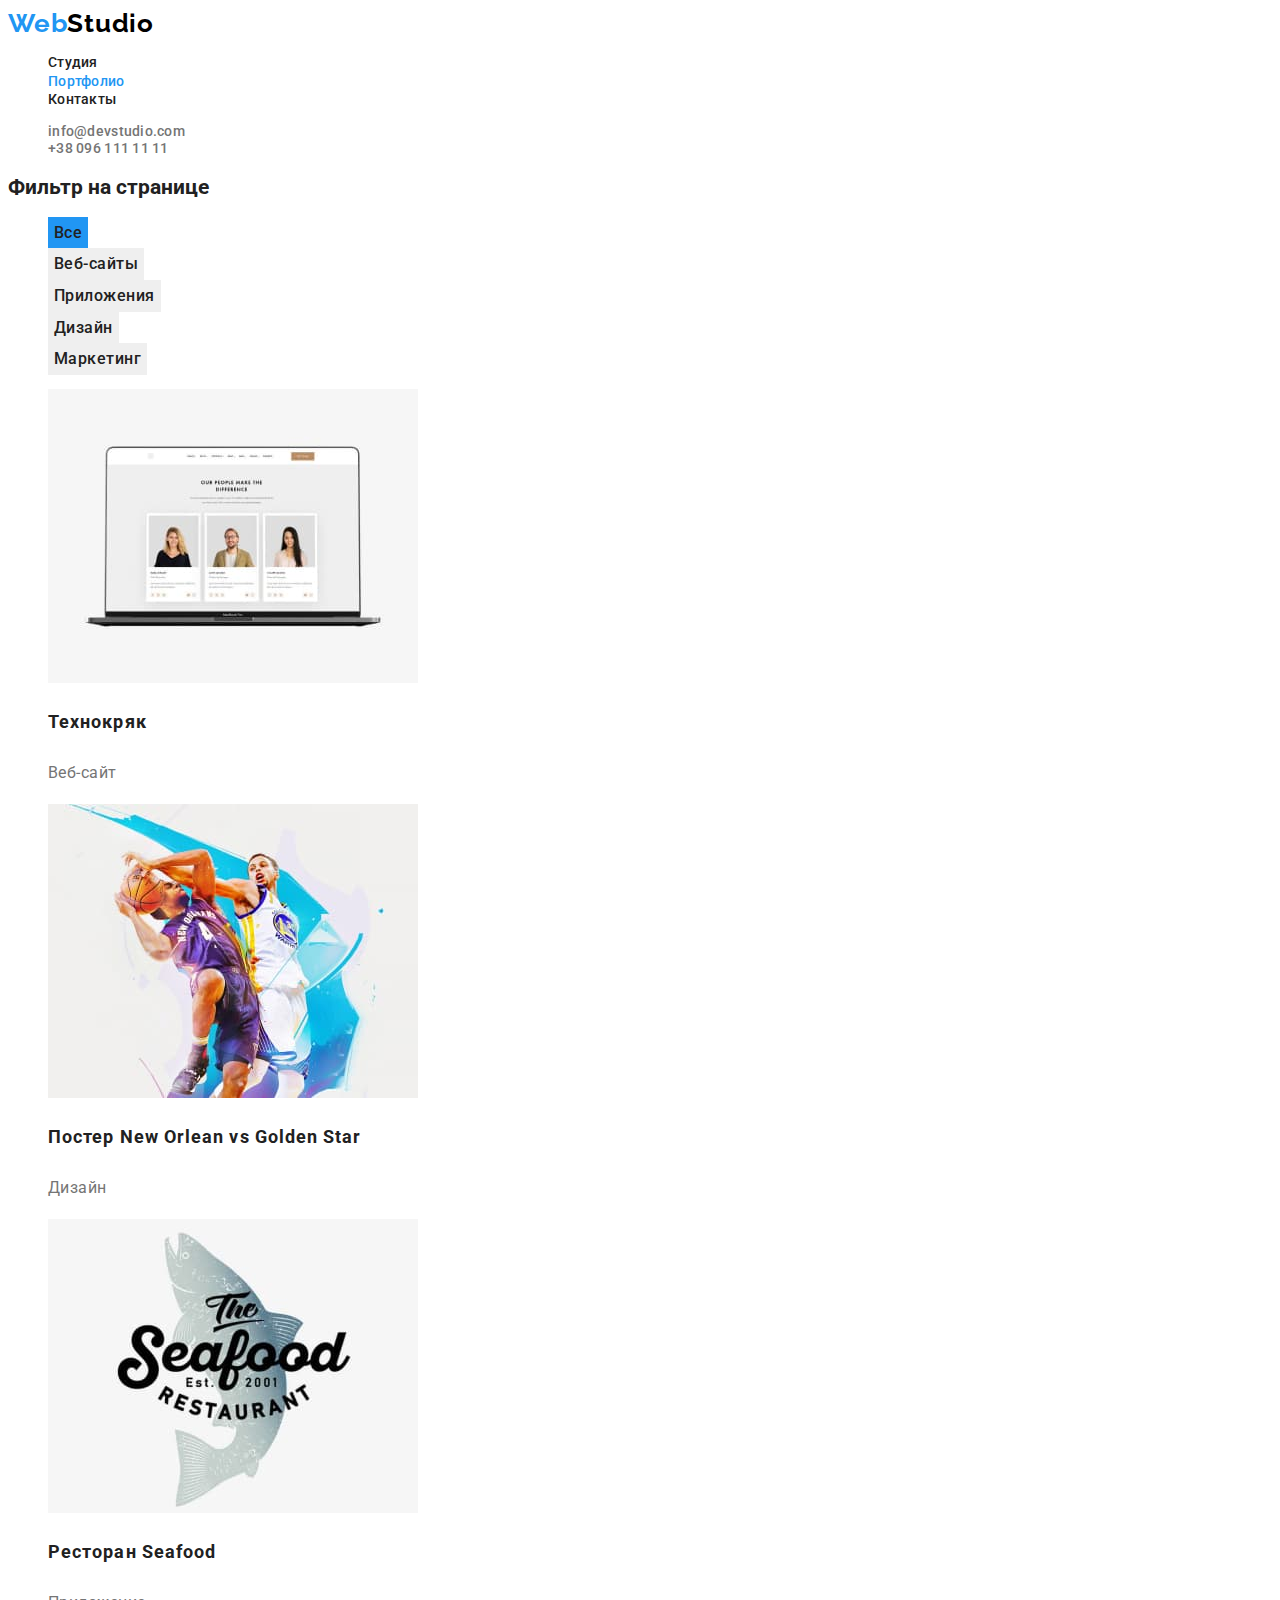
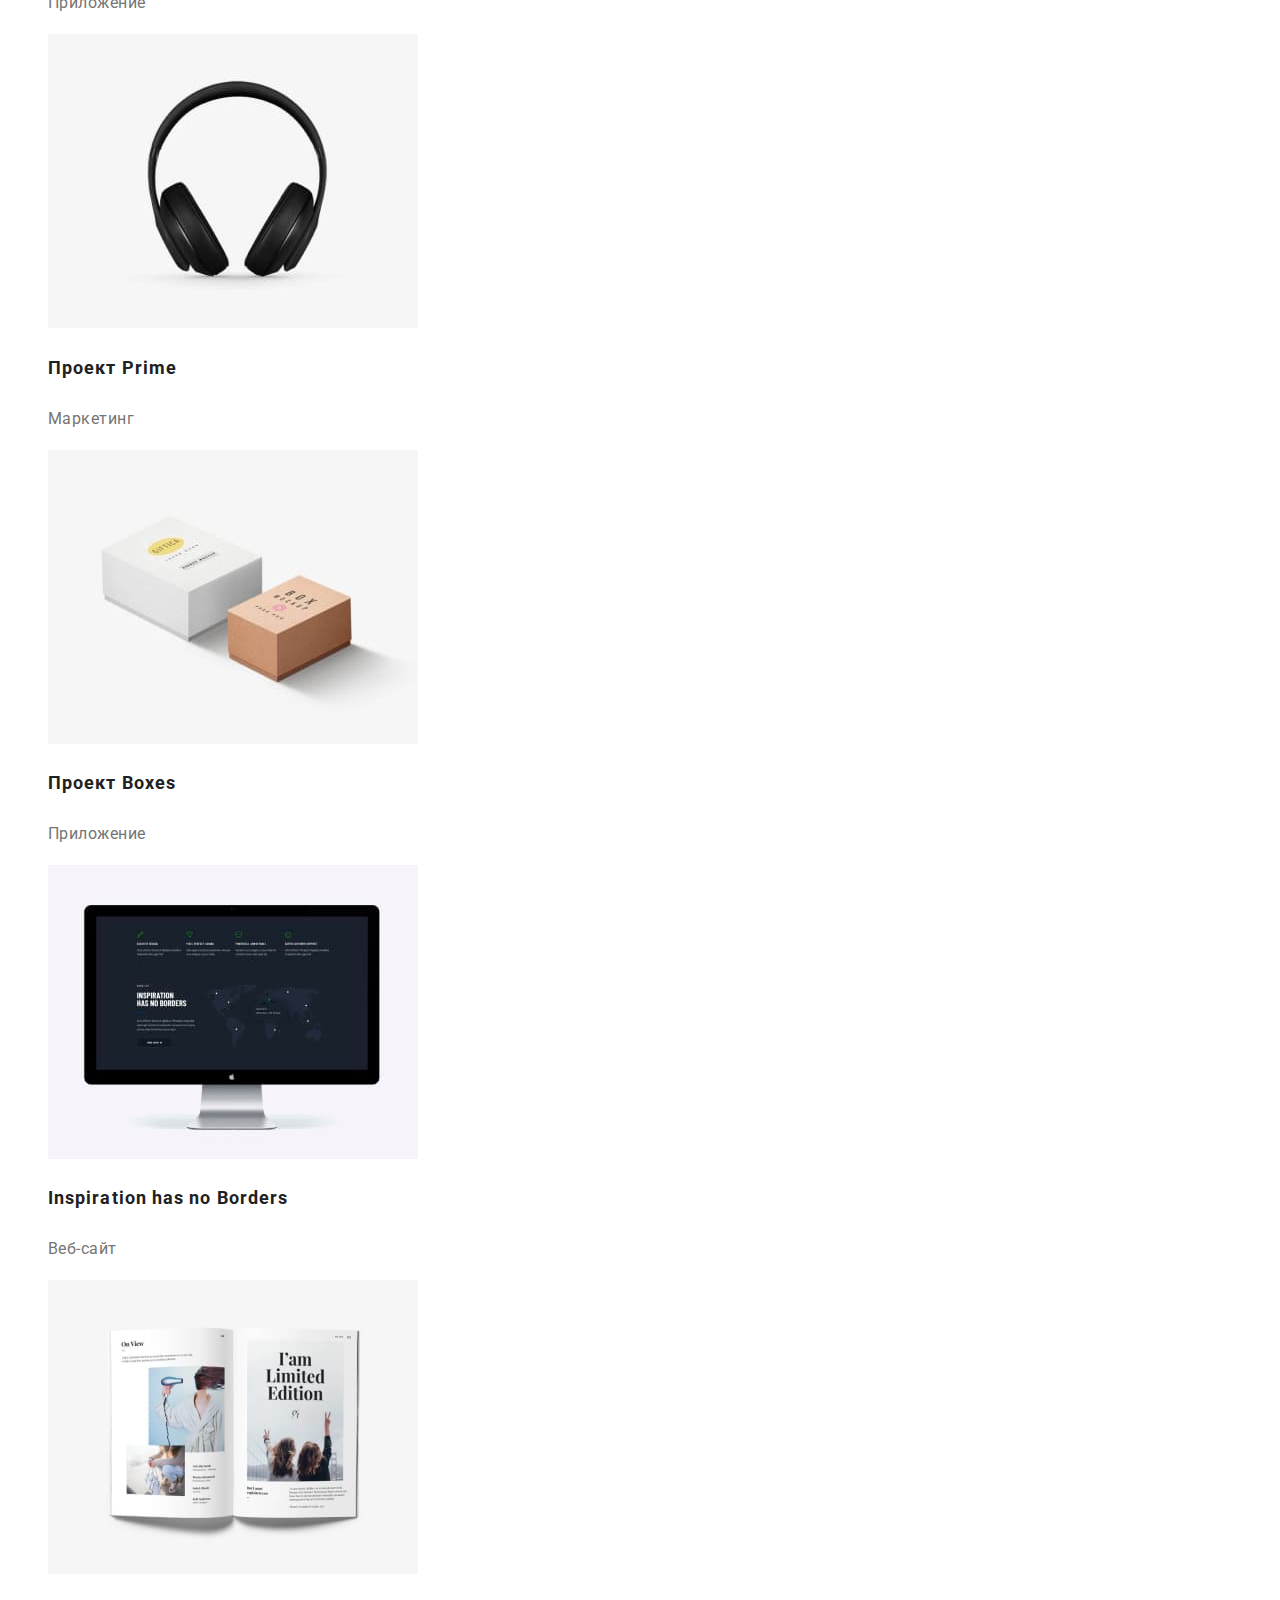
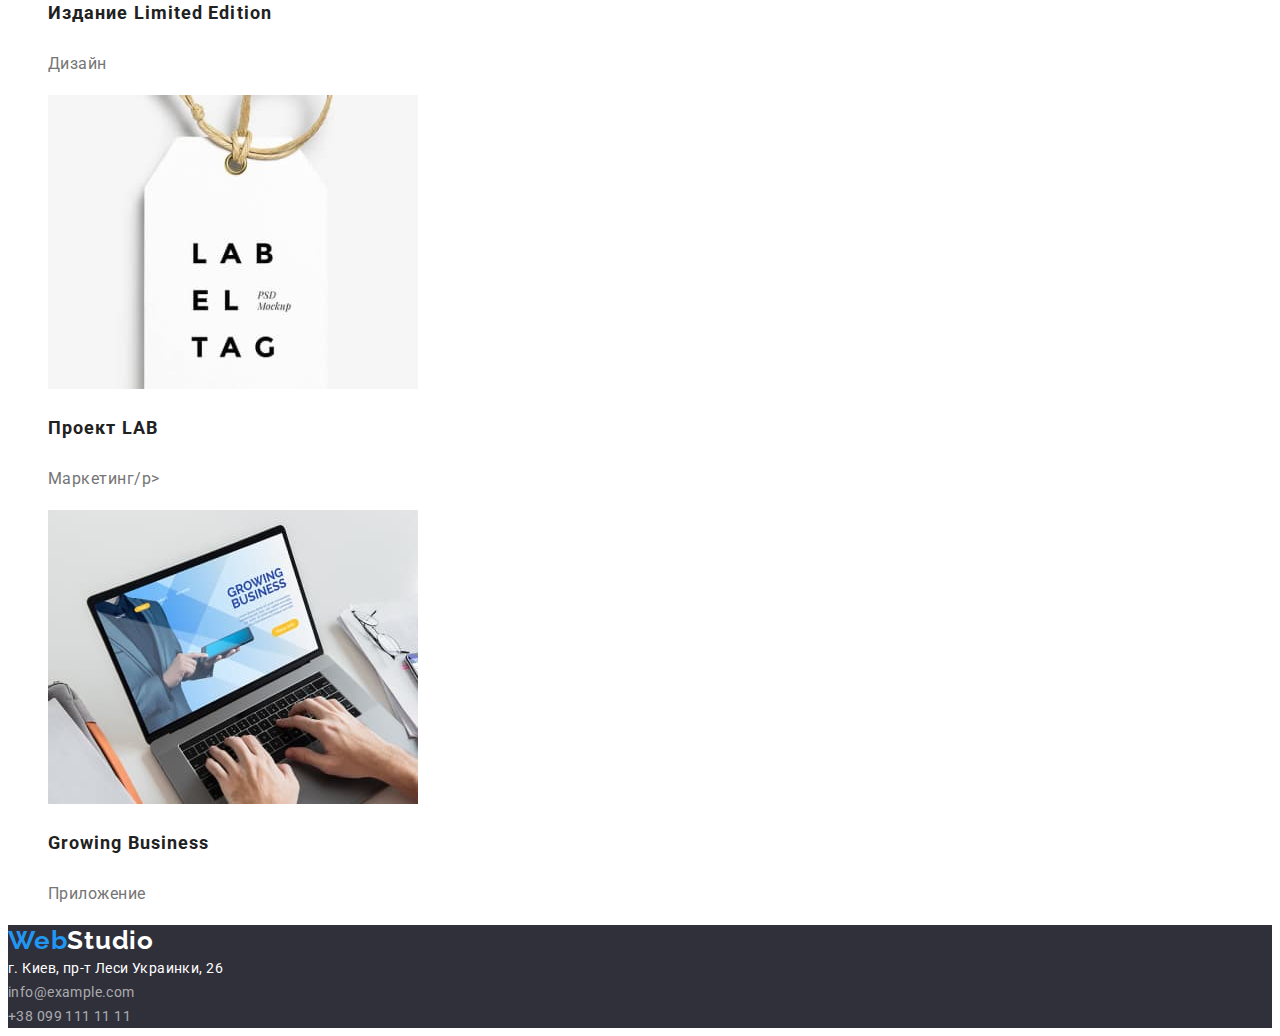
==== portfolio.html @ b89bca42 "Initial commit" ====
<!DOCTYPE html>
<html lang="ru">
  <head>
    <meta charset="UTF-8" />
    <meta http-equiv="X-UA-Compatible" content="IE=edge" />
    <meta name="viewport" content="width=device-width, initial-scale=1.0" />
    <link rel="preconnect" href="https://fonts.googleapis.com" />
    <link rel="preconnect" href="https://fonts.gstatic.com" crossorigin />
    <link
      href="https://fonts.googleapis.com/css2?family=Raleway:wght@700&family=Roboto:wght@400;500;700;900&display=swap"
      rel="stylesheet"
    />
    <link rel="stylesheet" href="./css/styles.css" />
    <title>Портфолио</title>
  </head>
  <body>
    <header class="header">
      <!--Шапка сайта-->
      <a class="logo link" href=""
        ><span>Web</span><span class="header-logo-cl">Studio</span></a
      >

      <nav class="header-nav">
        <ul class="header-list list">
          <li class="header-item">
            <a class="header-link link" href="./index.html">Студия</a>
          </li>
          <li class="header-item">
            <a
              class="header-link header-link-current link"
              href="./portfolio.html"
              >Портфолио</a
            >
          </li>
          <li class="header-item">
            <a class="header-link link" href="#contacts">Контакты</a>
          </li>
        </ul>
      </nav>

      <ul class="header-list list">
        <li class="header-item">
          <a
            class="header-mail link"
            href="mailto:info@devstudio.com"
            title="Отправить электронное письмо"
            >info@devstudio.com</a
          >
        </li>
        <li class="header-item">
          <a
            class="header-phone link"
            href="tel:++380961111111"
            title="Позвонить"
            >+38 096 111 11 11</a
          >
        </li>
      </ul>
    </header>

    <!--уникальный контент сайта-->
    <main>
      <!--Скрыть Заголовок-->
      <section class="filter">
        <h2 class="filter-title">Фильтр на странице</h2>

        <ul class="list">
          <li>
            <button
              class="filter-btn link filter-btn-current list"
              type="button"
            >
              Все
            </button>
          </li>
          <li>
            <button class="filter-btn" type="button">Веб-сайты</button>
          </li>
          <li>
            <button class="filter-btn" type="button">Приложения</button>
          </li>
          <li>
            <button class="filter-btn" type="button">Дизайн</button>
          </li>
          <li>
            <button class="filter-btn" type="button">Маркетинг</button>
          </li>
        </ul>

        <ul class="examples-list list">
          <li class="examples-item">
            <img
              class="examples-img"
              src="./images/1.jpg"
              alt="примера сайта на котором три фотографии сотрудников компании"
              width="370"
            />
            <h3 class="example-subtitle">Технокряк</h3>
            <p class="example-desc">Веб-сайт</p>
          </li>
          <li class="examples-item">
            <img
              class="examples-img"
              src="./images/2.jpg"
              alt="изображено профессиональных игроков в баскетбол"
              width="370"
            />
            <h3 class="example-subtitle" lang="en">
              Постер New Orlean vs Golden Star
            </h3>
            <p class="example-desc">Дизайн</p>
          </li>
          <li class="examples-item">
            <img
              class="examples-img"
              src="./images/3.jpg"
              alt="Логотип и название компании морского ресторана Сии фуд с изображением рыбы на заднем фоне"
              width="370"
            />
            <h3 class="example-subtitle" lang="en">Ресторан Seafood</h3>
            <p class="example-desc">Приложение</p>
          </li>
          <li class="examples-item">
            <img
              class="examples-img"
              src="./images/4.jpg"
              alt="накладные наушники"
              width="370"
            />
            <h3 class="example-subtitle" lang="en">Проект Prime</h3>
            <p class="example-desc">Маркетинг</p>
          </li>
          <li class="examples-item">
            <img
              class="examples-img"
              src="./images/5.jpg"
              alt="две маленькие коробки"
              width="370"
            />
            <h3 class="example-subtitle" lang="en">Проект Boxes</h3>
            <p class="example-desc">Приложение</p>
          </li>
          <li class="examples-item">
            <img
              class="examples-img"
              src="./images/6.jpg"
              alt="пример сайта с картой мира"
              width="370"
            />
            <h3 class="example-subtitle" lang="en">
              Inspiration has no Borders
            </h3>
            <p class="example-desc">Веб-сайт</p>
          </li>
          <li class="examples-item">
            <img
              class="examples-img"
              src="./images/7.jpg"
              alt="полный разворт журнала с текстом и фотографиями"
              width="370"
            />
            <h3 class="example-subtitle" lang="en">Издание Limited Edition</h3>
            <p class="example-desc">Дизайн</p>
          </li>
          <li class="examples-item">
            <img
              class="examples-img"
              src="./images/8.jpg"
              alt="название компании лаб в виде этикетки"
              width="370"
            />
            <h3 class="example-subtitle" lang="en">Проект LAB</h3>
            <p class="example-desc">Маркетинг/p></p>
          </li>
          <li class="examples-item">
            <img
              class="examples-img"
              src="./images/9.jpg"
              alt="пример сайта"
              width="370"
            />
            <h3 class="example-subtitle" lang="en">Growing Business</h3>
            <p class="example-desc">Приложение</p>
          </li>
        </ul>
      </section>
    </main>

    <footer class="footer">
      <a class="footer-logo link" href=""
        ><span>Web</span><span class="footer-logo-cl">Studio</span></a
      >
      <address class="footer-list">
        <a
          class="footer-link link"
          href="https://goo.gl/maps/1XbCnB5rJUPerfFG8"
          target="_blank"
          rel="noopener noreferrer"
          title="Увидеть на гугл карте"
          >г. Киев, пр-т Леси Украинки, 26</a
        ><br />
        <a
          class="footer-mail link"
          href="mailto:info@example.com"
          title="Отправить электронное письмо"
          >info@example.com</a
        >
        <br />
        <a class="footer-phone link" href="tel:++380991111111" title="Позвонить"
          >+38 099 111 11 11</a
        >
      </address>
    </footer>
  </body>
</html>
---- css/styles.css ----
:root {
    /*fonts*/
    --main-font: 'Roboto', sans-serif;
    --secondary-font: 'Raleway', sans-serif;

    /*text colors*/
    --main-txt-cl: #212121;
    --contct-txt-cl: #757575;
    --acceny-txt-cl: #2196F3;
    --white-txt-cl: #FFFFFF;
    --txt-logo-cl: #000000;

    /*bg colors*/
    --dark-bg-cl: #2F303A;
    --ligh-bg-cl: #F5F4FA;
    --btn-bg-hover-cl: #188CE8;


    /*others*/
}

body {
    font-family: var(--main-font);
    font-size: 14px;
    line-height: 1.15;
    color: var(--main-txt-cl)
}

/* reset styles */
.link {
    text-decoration: none;
    color: currentColor;
}

.list {
    list-style: none;
}

/* base styles */
.btn {
    font-weight: 700;
    font-size: 16px;
    line-height: calc(30 /12);
    /* identical to box height, or 188% */
    display: flex;
    align-items: center;
    text-align: center;
    letter-spacing: 0.06em;
    color: var(--white-txt-cl);
    cursor: pointer;
}


/* Header section */

.header-logo-cl {
    color: var(--txt-logo-cl);
}

.logo,
.footer-logo {
    font-family: var(--secondary-font);
    font-weight: 700;
    font-size: 26px;
    line-height: calc(31 / 26);
    letter-spacing: 0.03em;
    color: var(--acceny-txt-cl);
}

.header-nav,
.header-list {
    font-weight: 500;
    font-size: 14px;
    line-height: calc(16 / 14);
    letter-spacing: 0.02em;
}

.header-link,
.header-phone {
    font-weight: 500;
    font-size: 14px;
    line-height: calc(16 / 12);
    letter-spacing: 0.02em;
    color: var(--main-txt-cl);
}

.header-phone,
.header-mail {
    color: #757575;
}

.header-link:hover,
.header-link:focus,
.header-phone:hover,
.header-phone:focus,
.header-mail:hover,
.header-mail:focus {
    color: var(--acceny-txt-cl);
}

.header-link-current {
    color: var(--acceny-txt-cl);
}


/* Hero section */

.hero,
.footer {
    background-color: var(--dark-bg-cl);
}

.main-title {
    font-weight: 900;
    font-size: 44px;
    line-height: calc(60 / 44);
    /* or 136% */
    text-align: center;
    letter-spacing: 0.06em;
    text-transform: uppercase;
    color: var(--white-txt-cl);
}

.hero-btn {

    font-family: var(--main-font);
    font-weight: 700;
    font-size: 16px;
    line-height: calc(30 / 16);
    background: var(--acceny-txt-cl);
    color: var(--white-txt-cl);
    box-shadow: 0px 4px 4px rgba(0, 0, 0, 0.15);
    border-radius: 4px;
    border: none;
}

.hero-btn:hover,
.hero-btn:focus {
    background-color: var(--btn-bg-hover-cl);
}

/* peculiarities*/

.peculiarities-subtitle {
    font-weight: 700;
    font-size: 14px;
    line-height: calc(16 / 14);
    letter-spacing: 0.03em;
    text-transform: uppercase;
    color: var(--main-txt-cl);
}

.peculiarities-desc {
    font-size: 14px;
    line-height: calc(24/14);
    /* or 171% */
    letter-spacing: 0.03em;
    color: var(--contct-txt-cl);
}

/*About*/

.about-title {
    font-weight: 700;
    font-size: 36px;
    line-height: calc(42 / 36);
    text-align: center;
    letter-spacing: 0.03em;
    color: var(--main-txt-cl)
}

/* Team*/

.team {
    background-color: var(--ligh-bg-cl);
}

.team-title {
    font-weight: 700;
    font-size: 36px;
    line-height: calc(42 / 36);
    text-align: center;
    letter-spacing: 0.03em;
    color: var(--main-txt-cl)
}

.team-subtitle {
    font-weight: 500;
    font-size: 16px;
    line-height: calc(19 / 16);
    /* identical to box height */
    text-align: center;
    letter-spacing: 0.03em;
    color: var(--main-txt-cl);
}

.team-desc {
    font-size: 16px;
    line-height: calc(19 / 16);
    /* identical to box height */
    text-align: center;
    letter-spacing: 0.03em;
    color: var(--contct-txt-cl)
}


/* Footer*/

.footer-logo-cl {
    color: var(--acceny-txt-cl);
}

.footer-logo-cl {
    color: var(--white-txt-cl);
}

.footer-list {
    font-family: var(--main-font);
    font-style: normal;
    font-size: 14px;
    line-height: calc(24 / 14);
    /* or 171% */
    letter-spacing: 0.03em;
    color: rgba(255, 255, 255, 0.6);
}

.footer-link {
    color: var(--white-txt-cl);
    font-size: 14px;
    line-height: calc(24 / 14);
    /* or 171% */
    letter-spacing: 0.03em;
    color: var(--white-txt-cl);
}

/* Portfolio*/

.filter-btn:hover,
.filter-btn:focus {
    color: var(--main-txt-cl);
}

.filter-btn-current {
    background-color: var(--acceny-txt-cl);
    color: var(--white-txt-cl);
}

.filter-btn {
    cursor: pointer;
    border: none;
    font-family: 'Roboto';
    font-style: normal;
    font-weight: 500;
    font-size: 16px;
    line-height: calc(26 / 14);
    letter-spacing: 0.03em;
    color: var(--main-txt-cl);
}

.example-subtitle {
    font-weight: 700;
    font-size: 18px;
    line-height: calc(36 / 18);
    letter-spacing: 0.06em;
    color: var(--main-txt-cl);
}

.example-desc {
    font-size: 16px;
    line-height: calc(30 / 16);
    /* identical to box height, or 188% */
    letter-spacing: 0.03em;
    color: var(--contct-txt-cl);
}
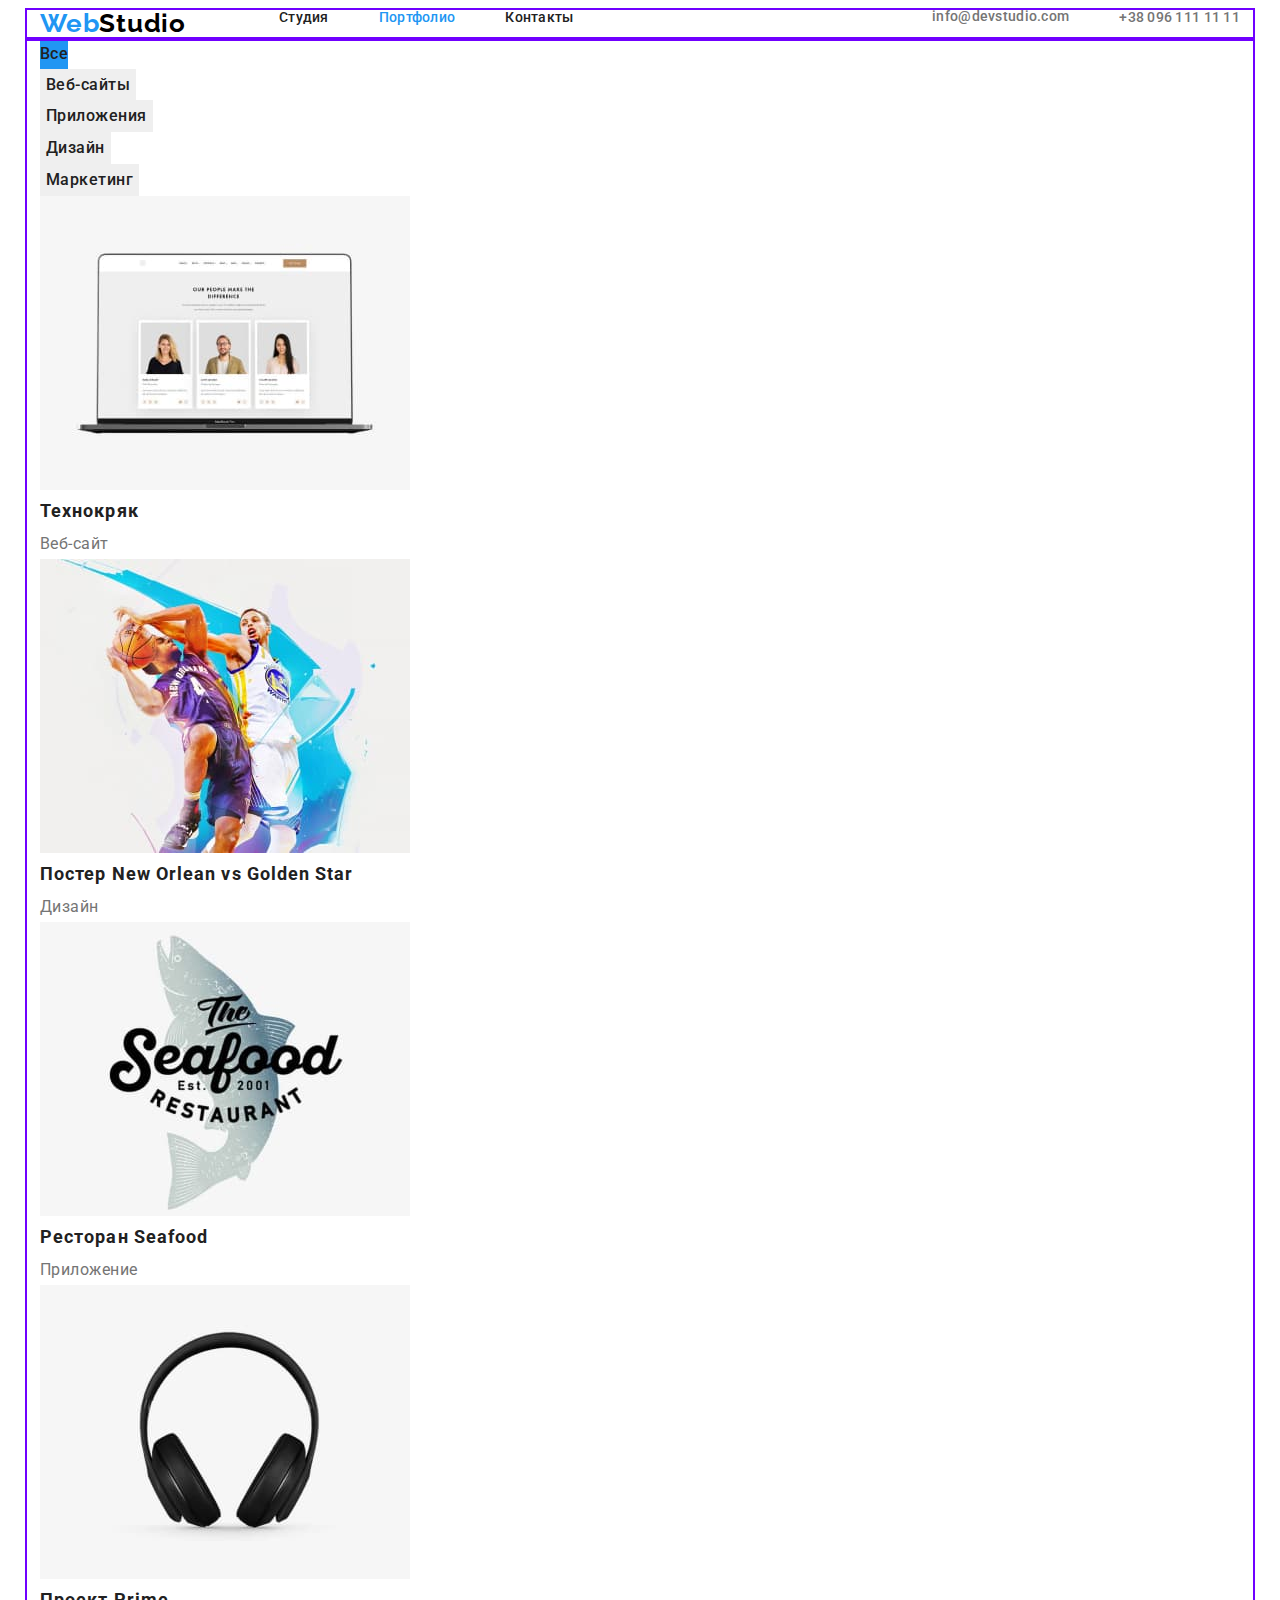
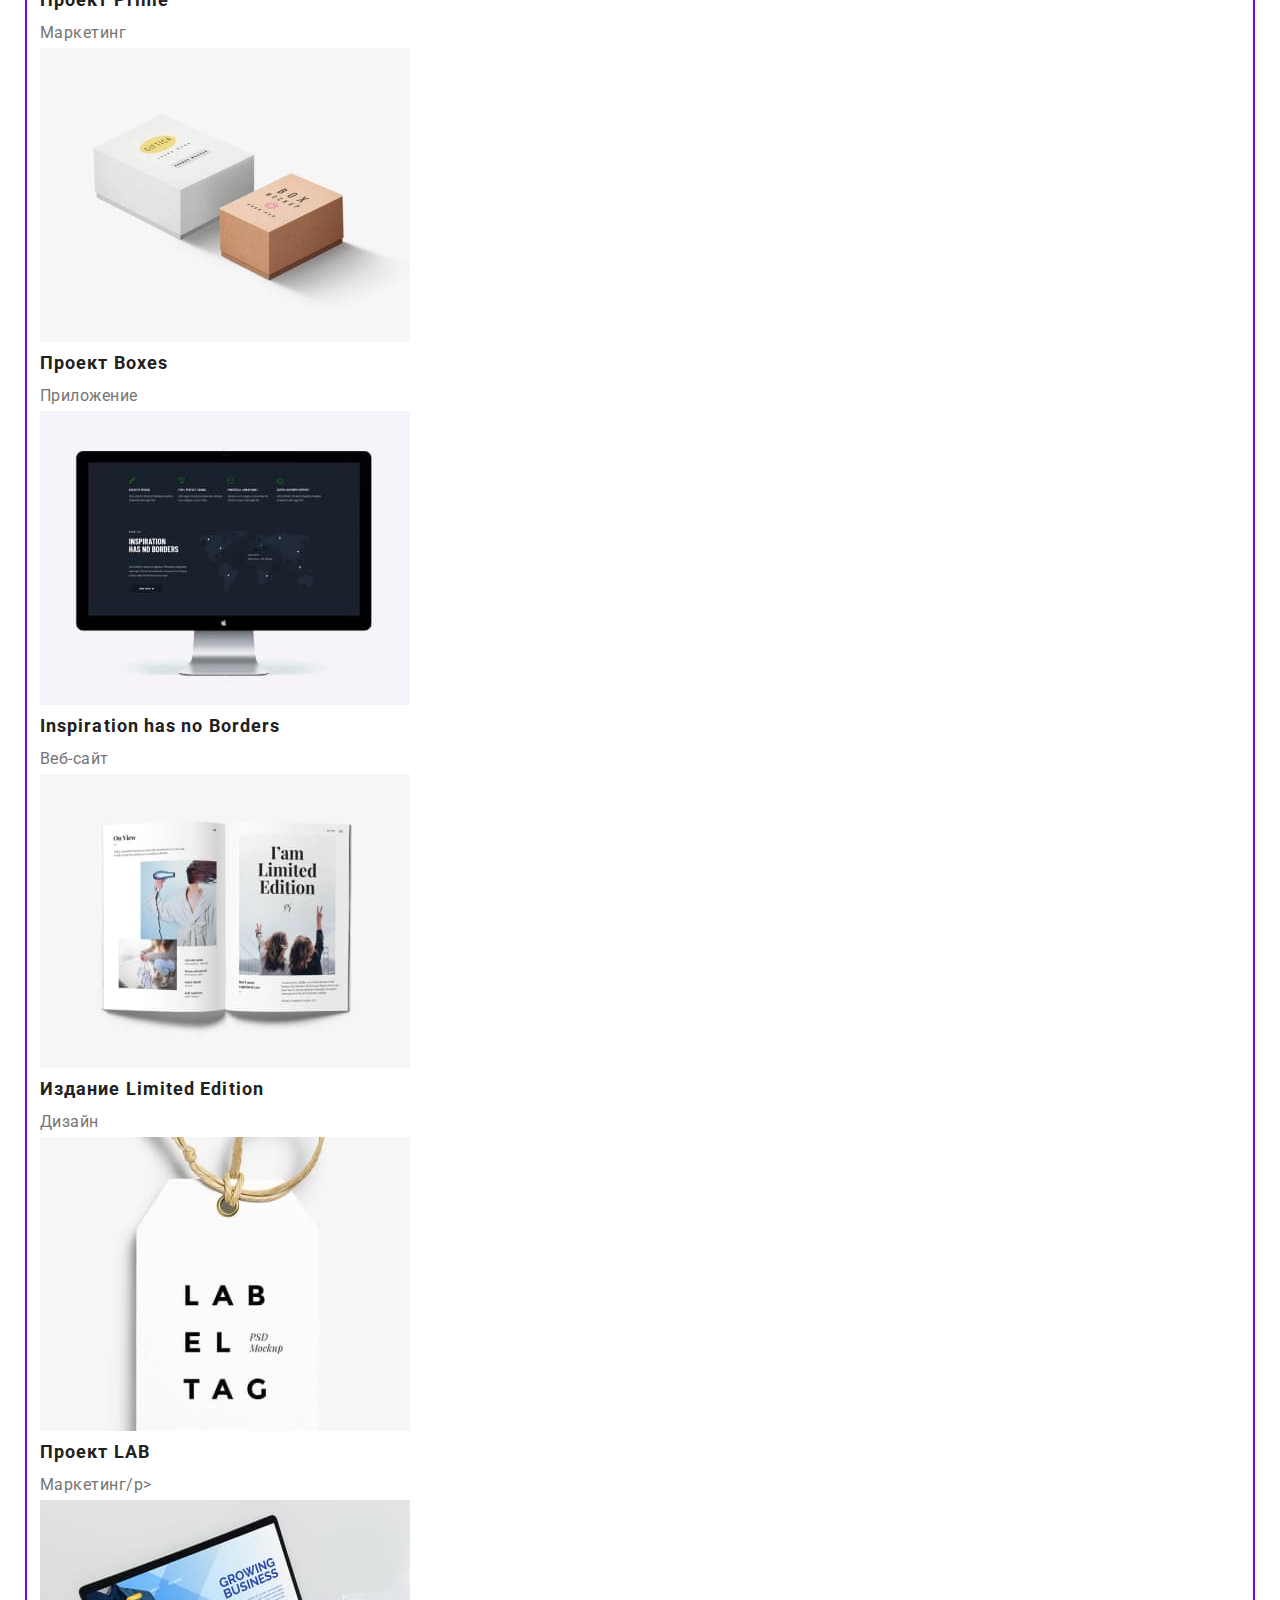
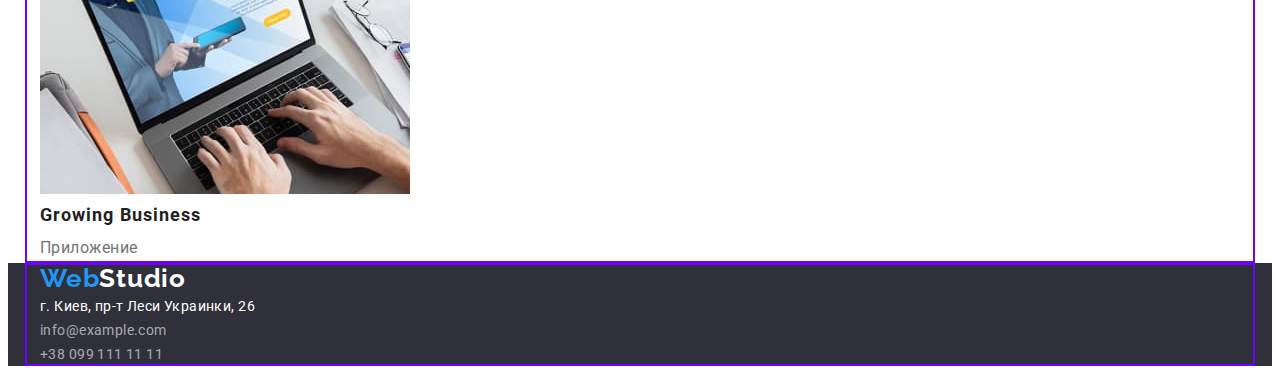
==== commit 8bc19d3b: "Правки в css, html" ====
--- a/portfolio.html
+++ b/portfolio.html
@@ -4,6 +4,8 @@
     <meta charset="UTF-8" />
     <meta http-equiv="X-UA-Compatible" content="IE=edge" />
     <meta name="viewport" content="width=device-width, initial-scale=1.0" />
+
+    <!--Fonts start-->
     <link rel="preconnect" href="https://fonts.googleapis.com" />
     <link rel="preconnect" href="https://fonts.gstatic.com" crossorigin />
     <link
@@ -11,205 +13,228 @@
       rel="stylesheet"
     />
     <link rel="stylesheet" href="./css/styles.css" />
+    <!--Fonts end-->
+
+    <!--Normalize start-->
+    <link
+      rel="stylesheet"
+      href="https://cdnjs.cloudflare.com/ajax/libs/modern-normalize/1.1.0/modern-normalize.min.css"
+      integrity="sha512-wpPYUAdjBVSE4KJnH1VR1HeZfpl1ub8YT/NKx4PuQ5NmX2tKuGu6U/JRp5y+Y8XG2tV+wKQpNHVUX03MfMFn9Q=="
+      crossorigin="anonymous"
+      referrerpolicy="no-referrer"
+    />
+    <!--Normalize end-->
+
     <title>Портфолио</title>
   </head>
   <body>
     <header class="header">
-      <!--Шапка сайта-->
-      <a class="logo link" href=""
-        ><span>Web</span><span class="header-logo-cl">Studio</span></a
-      >
-
-      <nav class="header-nav">
-        <ul class="header-list list">
-          <li class="header-item">
-            <a class="header-link link" href="./index.html">Студия</a>
-          </li>
-          <li class="header-item">
+      <div class="container header-container">
+        <!--Шапка сайта-->
+        <a class="logo link" href=""
+          ><span>Web</span><span class="header-logo-cl">Studio</span></a
+        >
+
+        <nav class="header-nav">
+          <ul class="header-list list">
+            <li class="header-item">
+              <a class="header-link link" href="./index.html">Студия</a>
+            </li>
+            <li class="header-item">
+              <a
+                class="header-link header-link-current link"
+                href="./portfolio.html"
+                >Портфолио</a
+              >
+            </li>
+            <li class="header-item">
+              <a class="header-link link" href="#contacts">Контакты</a>
+            </li>
+          </ul>
+        </nav>
+
+        <ul class="header-cont-list list">
+          <li class="header-cont-item">
             <a
-              class="header-link header-link-current link"
-              href="./portfolio.html"
-              >Портфолио</a
+              class="header-mail link"
+              href="mailto:info@devstudio.com"
+              title="Отправить электронное письмо"
+              >info@devstudio.com</a
             >
           </li>
-          <li class="header-item">
-            <a class="header-link link" href="#contacts">Контакты</a>
+          <li class="header-cont-item">
+            <a
+              class="header-phone link"
+              href="tel:++380961111111"
+              title="Позвонить"
+              >+38 096 111 11 11</a
+            >
           </li>
         </ul>
-      </nav>
-
-      <ul class="header-list list">
-        <li class="header-item">
-          <a
-            class="header-mail link"
-            href="mailto:info@devstudio.com"
-            title="Отправить электронное письмо"
-            >info@devstudio.com</a
-          >
-        </li>
-        <li class="header-item">
-          <a
-            class="header-phone link"
-            href="tel:++380961111111"
-            title="Позвонить"
-            >+38 096 111 11 11</a
-          >
-        </li>
-      </ul>
+      </div>
     </header>
 
     <!--уникальный контент сайта-->
     <main>
       <!--Скрыть Заголовок-->
       <section class="filter">
-        <h2 class="filter-title">Фильтр на странице</h2>
-
-        <ul class="list">
-          <li>
-            <button
-              class="filter-btn link filter-btn-current list"
-              type="button"
-            >
-              Все
-            </button>
-          </li>
-          <li>
-            <button class="filter-btn" type="button">Веб-сайты</button>
-          </li>
-          <li>
-            <button class="filter-btn" type="button">Приложения</button>
-          </li>
-          <li>
-            <button class="filter-btn" type="button">Дизайн</button>
-          </li>
-          <li>
-            <button class="filter-btn" type="button">Маркетинг</button>
-          </li>
-        </ul>
-
-        <ul class="examples-list list">
-          <li class="examples-item">
-            <img
-              class="examples-img"
-              src="./images/1.jpg"
-              alt="примера сайта на котором три фотографии сотрудников компании"
-              width="370"
-            />
-            <h3 class="example-subtitle">Технокряк</h3>
-            <p class="example-desc">Веб-сайт</p>
-          </li>
-          <li class="examples-item">
-            <img
-              class="examples-img"
-              src="./images/2.jpg"
-              alt="изображено профессиональных игроков в баскетбол"
-              width="370"
-            />
-            <h3 class="example-subtitle" lang="en">
-              Постер New Orlean vs Golden Star
-            </h3>
-            <p class="example-desc">Дизайн</p>
-          </li>
-          <li class="examples-item">
-            <img
-              class="examples-img"
-              src="./images/3.jpg"
-              alt="Логотип и название компании морского ресторана Сии фуд с изображением рыбы на заднем фоне"
-              width="370"
-            />
-            <h3 class="example-subtitle" lang="en">Ресторан Seafood</h3>
-            <p class="example-desc">Приложение</p>
-          </li>
-          <li class="examples-item">
-            <img
-              class="examples-img"
-              src="./images/4.jpg"
-              alt="накладные наушники"
-              width="370"
-            />
-            <h3 class="example-subtitle" lang="en">Проект Prime</h3>
-            <p class="example-desc">Маркетинг</p>
-          </li>
-          <li class="examples-item">
-            <img
-              class="examples-img"
-              src="./images/5.jpg"
-              alt="две маленькие коробки"
-              width="370"
-            />
-            <h3 class="example-subtitle" lang="en">Проект Boxes</h3>
-            <p class="example-desc">Приложение</p>
-          </li>
-          <li class="examples-item">
-            <img
-              class="examples-img"
-              src="./images/6.jpg"
-              alt="пример сайта с картой мира"
-              width="370"
-            />
-            <h3 class="example-subtitle" lang="en">
-              Inspiration has no Borders
-            </h3>
-            <p class="example-desc">Веб-сайт</p>
-          </li>
-          <li class="examples-item">
-            <img
-              class="examples-img"
-              src="./images/7.jpg"
-              alt="полный разворт журнала с текстом и фотографиями"
-              width="370"
-            />
-            <h3 class="example-subtitle" lang="en">Издание Limited Edition</h3>
-            <p class="example-desc">Дизайн</p>
-          </li>
-          <li class="examples-item">
-            <img
-              class="examples-img"
-              src="./images/8.jpg"
-              alt="название компании лаб в виде этикетки"
-              width="370"
-            />
-            <h3 class="example-subtitle" lang="en">Проект LAB</h3>
-            <p class="example-desc">Маркетинг/p></p>
-          </li>
-          <li class="examples-item">
-            <img
-              class="examples-img"
-              src="./images/9.jpg"
-              alt="пример сайта"
-              width="370"
-            />
-            <h3 class="example-subtitle" lang="en">Growing Business</h3>
-            <p class="example-desc">Приложение</p>
-          </li>
-        </ul>
+        <div class="container">
+          <h2 class="filter-title visually-hidden">Фильтр на странице</h2>
+
+          <ul class="list">
+            <li>
+              <button
+                class="filter-btn link filter-btn-current list"
+                type="button"
+              >
+                Все
+              </button>
+            </li>
+            <li>
+              <button class="filter-btn" type="button">Веб-сайты</button>
+            </li>
+            <li>
+              <button class="filter-btn" type="button">Приложения</button>
+            </li>
+            <li>
+              <button class="filter-btn" type="button">Дизайн</button>
+            </li>
+            <li>
+              <button class="filter-btn" type="button">Маркетинг</button>
+            </li>
+          </ul>
+
+          <ul class="examples-list list">
+            <li class="examples-item">
+              <img
+                class="examples-img"
+                src="./images/1.jpg"
+                alt="примера сайта на котором три фотографии сотрудников компании"
+                width="370"
+              />
+              <h3 class="example-subtitle">Технокряк</h3>
+              <p class="example-desc">Веб-сайт</p>
+            </li>
+            <li class="examples-item">
+              <img
+                class="examples-img"
+                src="./images/2.jpg"
+                alt="изображено профессиональных игроков в баскетбол"
+                width="370"
+              />
+              <h3 class="example-subtitle" lang="en">
+                Постер New Orlean vs Golden Star
+              </h3>
+              <p class="example-desc">Дизайн</p>
+            </li>
+            <li class="examples-item">
+              <img
+                class="examples-img"
+                src="./images/3.jpg"
+                alt="Логотип и название компании морского ресторана Сии фуд с изображением рыбы на заднем фоне"
+                width="370"
+              />
+              <h3 class="example-subtitle" lang="en">Ресторан Seafood</h3>
+              <p class="example-desc">Приложение</p>
+            </li>
+            <li class="examples-item">
+              <img
+                class="examples-img"
+                src="./images/4.jpg"
+                alt="накладные наушники"
+                width="370"
+              />
+              <h3 class="example-subtitle" lang="en">Проект Prime</h3>
+              <p class="example-desc">Маркетинг</p>
+            </li>
+            <li class="examples-item">
+              <img
+                class="examples-img"
+                src="./images/5.jpg"
+                alt="две маленькие коробки"
+                width="370"
+              />
+              <h3 class="example-subtitle" lang="en">Проект Boxes</h3>
+              <p class="example-desc">Приложение</p>
+            </li>
+            <li class="examples-item">
+              <img
+                class="examples-img"
+                src="./images/6.jpg"
+                alt="пример сайта с картой мира"
+                width="370"
+              />
+              <h3 class="example-subtitle" lang="en">
+                Inspiration has no Borders
+              </h3>
+              <p class="example-desc">Веб-сайт</p>
+            </li>
+            <li class="examples-item">
+              <img
+                class="examples-img"
+                src="./images/7.jpg"
+                alt="полный разворт журнала с текстом и фотографиями"
+                width="370"
+              />
+              <h3 class="example-subtitle" lang="en">
+                Издание Limited Edition
+              </h3>
+              <p class="example-desc">Дизайн</p>
+            </li>
+            <li class="examples-item">
+              <img
+                class="examples-img"
+                src="./images/8.jpg"
+                alt="название компании лаб в виде этикетки"
+                width="370"
+              />
+              <h3 class="example-subtitle" lang="en">Проект LAB</h3>
+              <p class="example-desc">Маркетинг/p></p>
+            </li>
+            <li class="examples-item">
+              <img
+                class="examples-img"
+                src="./images/9.jpg"
+                alt="пример сайта"
+                width="370"
+              />
+              <h3 class="example-subtitle" lang="en">Growing Business</h3>
+              <p class="example-desc">Приложение</p>
+            </li>
+          </ul>
+        </div>
       </section>
     </main>
 
     <footer class="footer">
-      <a class="footer-logo link" href=""
-        ><span>Web</span><span class="footer-logo-cl">Studio</span></a
-      >
-      <address class="footer-list">
-        <a
-          class="footer-link link"
-          href="https://goo.gl/maps/1XbCnB5rJUPerfFG8"
-          target="_blank"
-          rel="noopener noreferrer"
-          title="Увидеть на гугл карте"
-          >г. Киев, пр-т Леси Украинки, 26</a
-        ><br />
-        <a
-          class="footer-mail link"
-          href="mailto:info@example.com"
-          title="Отправить электронное письмо"
-          >info@example.com</a
+      <div class="container">
+        <a class="footer-logo link" href=""
+          ><span>Web</span><span class="footer-logo-cl">Studio</span></a
         >
-        <br />
-        <a class="footer-phone link" href="tel:++380991111111" title="Позвонить"
-          >+38 099 111 11 11</a
-        >
-      </address>
+        <address class="footer-list">
+          <a
+            class="footer-link link"
+            href="https://goo.gl/maps/1XbCnB5rJUPerfFG8"
+            target="_blank"
+            rel="noopener noreferrer"
+            title="Увидеть на гугл карте"
+            >г. Киев, пр-т Леси Украинки, 26</a
+          ><br />
+          <a
+            class="footer-mail link"
+            href="mailto:info@example.com"
+            title="Отправить электронное письмо"
+            >info@example.com</a
+          >
+          <br />
+          <a
+            class="footer-phone link"
+            href="tel:++380991111111"
+            title="Позвонить"
+            >+38 099 111 11 11</a
+          >
+        </address>
+      </div>
     </footer>
   </body>
 </html>
--- a/css/styles.css
+++ b/css/styles.css
@@ -17,6 +17,7 @@
 
 
     /*others*/
+    --columns-cl: #7000FF;
 }
 
 body {
@@ -27,6 +28,16 @@
 }
 
 /* reset styles */
+h1,
+h2,
+h3,
+h4,
+h5,
+h6,
+p {
+    margin: 0;
+}
+
 .link {
     text-decoration: none;
     color: currentColor;
@@ -34,9 +45,24 @@
 
 .list {
     list-style: none;
+    padding: 0;
+    margin: 0;
 }
 
 /* base styles */
+
+.container {
+    width: 1200px;
+    padding-left: 15px;
+    padding-right: 15px;
+    margin-left: auto;
+    margin-right: auto;
+
+    outline: 2px solid #7000FF;
+    outline-offset: -2px;
+}
+
+
 .btn {
     font-weight: 700;
     font-size: 16px;
@@ -53,6 +79,27 @@
 
 /* Header section */
 
+.header-container {
+    display: flex;
+}
+
+.logo {
+    margin-right: 93px;
+}
+
+.header-nav {
+    margin-right: auto;
+}
+
+.header-list,
+.header-cont-list {
+    display: flex;
+}
+
+.header-item {
+    margin-right: 50px;
+}
+
 .header-logo-cl {
     color: var(--txt-logo-cl);
 }
@@ -68,7 +115,8 @@
 }
 
 .header-nav,
-.header-list {
+.header-list,
+.header-cont-list {
     font-weight: 500;
     font-size: 14px;
     line-height: calc(16 / 14);
@@ -87,6 +135,10 @@
 .header-phone,
 .header-mail {
     color: #757575;
+}
+
+.header-mail {
+    margin-right: 50px;
 }
 
 .header-link:hover,
@@ -271,4 +323,17 @@
     /* identical to box height, or 188% */
     letter-spacing: 0.03em;
     color: var(--contct-txt-cl);
+}
+
+.visually-hidden {
+    position: absolute;
+    white-space: nowrap;
+    width: 1px;
+    height: 1px;
+    overflow: hidden;
+    border: 0;
+    padding: 0;
+    clip: rect(0 0 0 0);
+    clip-path: inset(50%);
+    margin: -1px;
 }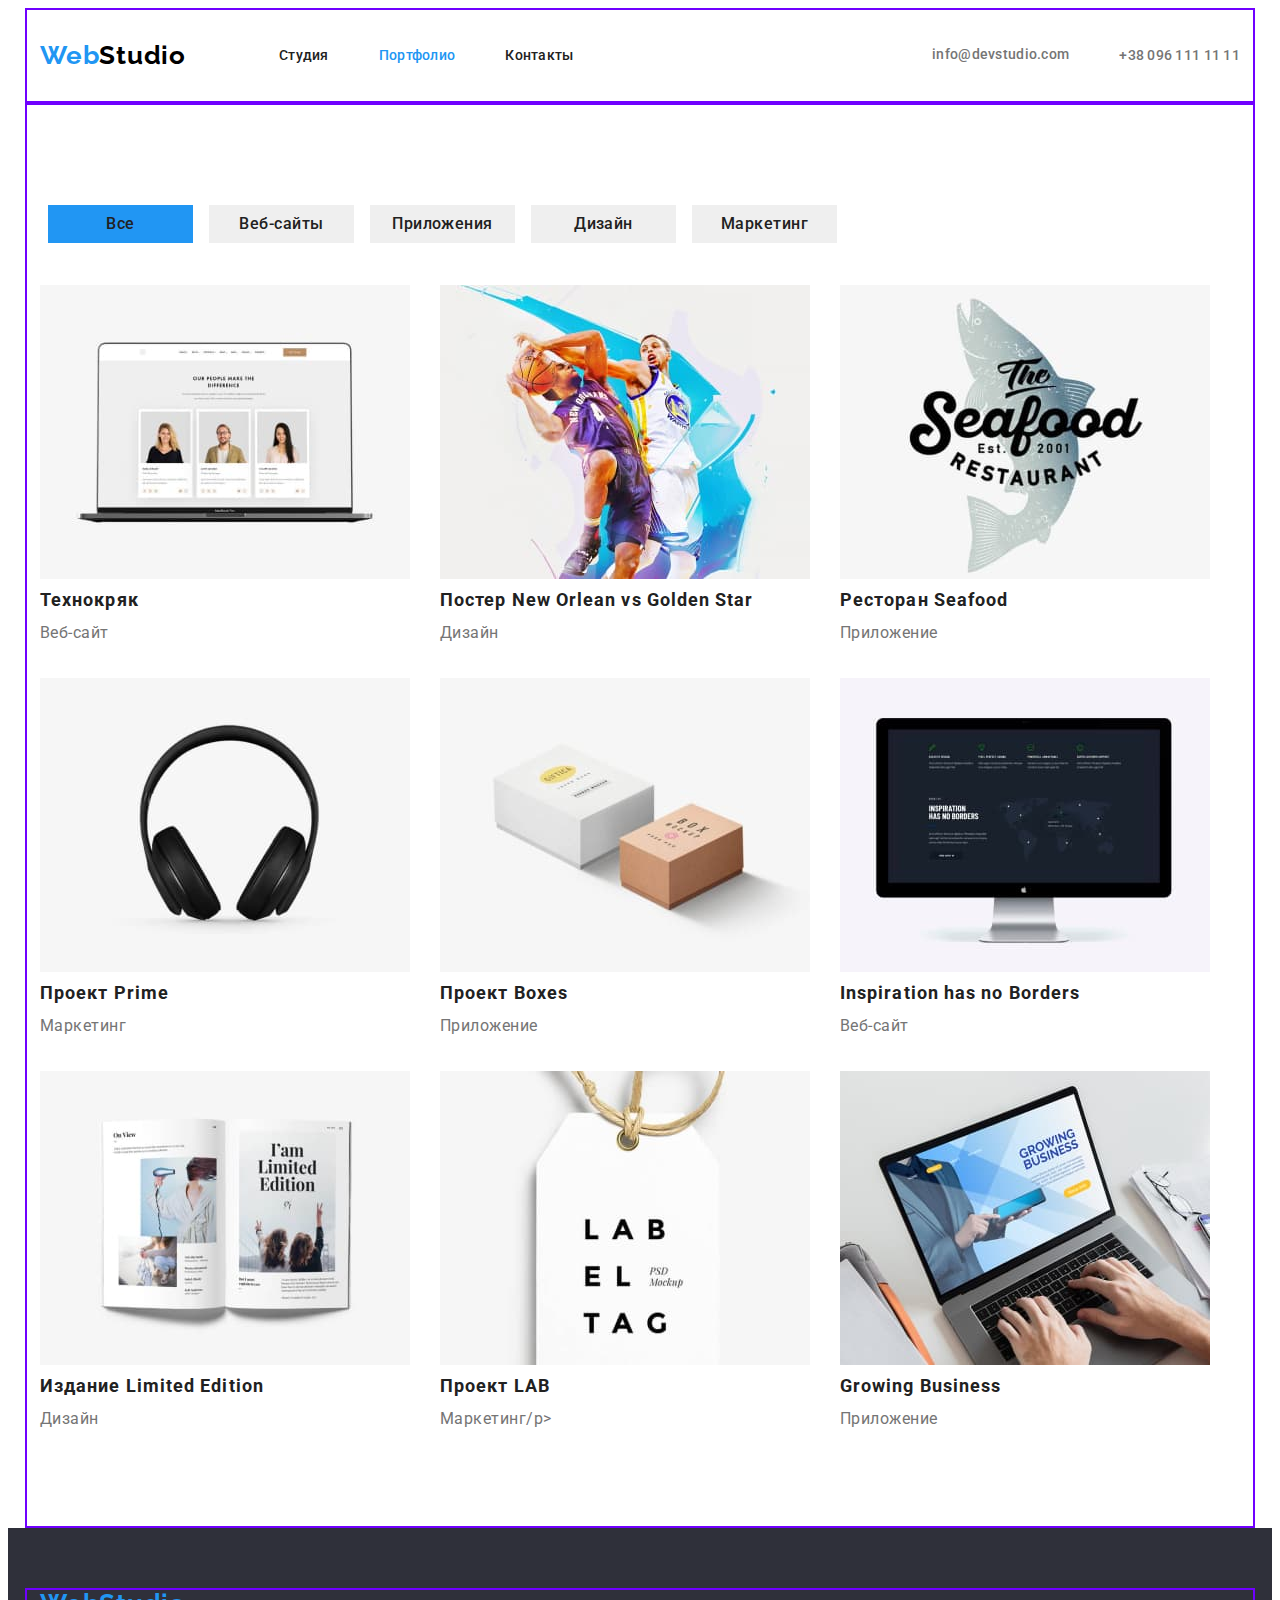
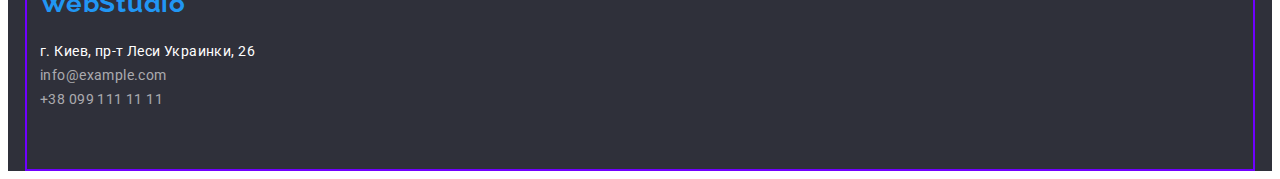
==== commit ec5dc366: "Готово" ====
--- a/portfolio.html
+++ b/portfolio.html
@@ -81,7 +81,7 @@
         <div class="container">
           <h2 class="filter-title visually-hidden">Фильтр на странице</h2>
 
-          <ul class="list">
+          <ul class="filter-list list">
             <li>
               <button
                 class="filter-btn link filter-btn-current list"
--- a/css/styles.css
+++ b/css/styles.css
@@ -14,10 +14,12 @@
     --dark-bg-cl: #2F303A;
     --ligh-bg-cl: #F5F4FA;
     --btn-bg-hover-cl: #188CE8;
-
+    --card-bg: #EEEEEE;
 
     /*others*/
     --columns-cl: #7000FF;
+    --cards-cl: #FFFFFF;
+
 }
 
 body {
@@ -34,7 +36,8 @@
 h4,
 h5,
 h6,
-p {
+p,
+ul {
     margin: 0;
 }
 
@@ -79,8 +82,16 @@
 
 /* Header section */
 
+/* .header {
+    padding-top: 32px;
+    padding-bottom: 32px;
+} */
+
 .header-container {
     display: flex;
+    align-items: center;
+    padding-top: 32px;
+    padding-bottom: 32px;
 }
 
 .logo {
@@ -94,10 +105,8 @@
 .header-list,
 .header-cont-list {
     display: flex;
-}
-
-.header-item {
-    margin-right: 50px;
+    gap: 50px;
+
 }
 
 .header-logo-cl {
@@ -125,6 +134,8 @@
 
 .header-link,
 .header-phone {
+    padding-top: 32px;
+    padding-bottom: 32px;
     font-weight: 500;
     font-size: 14px;
     line-height: calc(16 / 12);
@@ -135,10 +146,17 @@
 .header-phone,
 .header-mail {
     color: #757575;
-}
+    padding-top: 32;
+    padding-bottom: 32px;
+}
+
 
 .header-mail {
     margin-right: 50px;
+}
+
+.header-mail:last-child {
+    margin-right: 0px;
 }
 
 .header-link:hover,
@@ -157,10 +175,15 @@
 
 /* Hero section */
 
+.hero-container {
+    height: 452px;
+}
+
 .hero,
 .footer {
     background-color: var(--dark-bg-cl);
 }
+
 
 .main-title {
     font-weight: 900;
@@ -171,10 +194,12 @@
     letter-spacing: 0.06em;
     text-transform: uppercase;
     color: var(--white-txt-cl);
+    padding-top: 200px;
 }
 
 .hero-btn {
-
+    min-width: 200px;
+    min-height: 50px;
     font-family: var(--main-font);
     font-weight: 700;
     font-size: 16px;
@@ -184,6 +209,12 @@
     box-shadow: 0px 4px 4px rgba(0, 0, 0, 0.15);
     border-radius: 4px;
     border: none;
+
+    display: block;
+    margin: 0 auto;
+
+
+
 }
 
 .hero-btn:hover,
@@ -191,7 +222,23 @@
     background-color: var(--btn-bg-hover-cl);
 }
 
-/* peculiarities*/
+/* Peculiarities */
+
+.peculiarities-container {
+    gap: 215px;
+}
+
+.peculiarities {
+    padding-top: 124px;
+
+}
+
+.peculiarities-list {
+    display: flex;
+    gap: 30px;
+    flex-basis: 270px;
+}
+
 
 .peculiarities-subtitle {
     font-weight: 700;
@@ -201,6 +248,7 @@
     text-transform: uppercase;
     color: var(--main-txt-cl);
 }
+
 
 .peculiarities-desc {
     font-size: 14px;
@@ -212,6 +260,11 @@
 
 /*About*/
 
+.about {
+    padding-top: 94px;
+    padding-bottom: 94px;
+}
+
 .about-title {
     font-weight: 700;
     font-size: 36px;
@@ -221,11 +274,65 @@
     color: var(--main-txt-cl)
 }
 
+.about-list {
+    display: flex;
+    gap: 30px;
+    padding-top: 50px;
+}
+
 /* Team*/
 
 .team {
     background-color: var(--ligh-bg-cl);
-}
+    padding-top: 94px;
+}
+
+
+
+.team-list {
+    padding-top: 50px;
+    padding-bottom: 94px;
+    display: flex;
+    gap: 30px;
+}
+
+.team-item {
+    box-shadow: 0px 1px 3px rgba(0, 0, 0, 0.12), 0px 1px 1px rgba(0, 0, 0, 0.14), 0px 2px 1px rgba(0, 0, 0, 0.2);
+    border-radius: 0px 0px 4px 4px;
+}
+
+
+.team-item:nth-child(1) {
+    background-color: var(--cards-cl);
+    width: 270px;
+    height: 368px;
+}
+
+.team-item:nth-child(2) {
+    background-color: var(--cards-cl);
+    width: 270px;
+    height: 368px;
+}
+
+.team-item:nth-child(2) {
+    background-color: var(--cards-cl);
+    width: 270px;
+    height: 368px;
+}
+
+.team-item:nth-child(3) {
+    background-color: var(--cards-cl);
+    width: 270px;
+    height: 368px;
+}
+
+.team-item:nth-child(4) {
+    background-color: var(--cards-cl);
+    width: 270px;
+    height: 368px;
+}
+
+
 
 .team-title {
     font-weight: 700;
@@ -233,7 +340,13 @@
     line-height: calc(42 / 36);
     text-align: center;
     letter-spacing: 0.03em;
-    color: var(--main-txt-cl)
+    color: var(--main-txt-cl);
+}
+
+
+
+.team-img {
+    display: block;
 }
 
 .team-subtitle {
@@ -244,6 +357,7 @@
     text-align: center;
     letter-spacing: 0.03em;
     color: var(--main-txt-cl);
+    padding-top: 30px;
 }
 
 .team-desc {
@@ -252,18 +366,26 @@
     /* identical to box height */
     text-align: center;
     letter-spacing: 0.03em;
-    color: var(--contct-txt-cl)
+    color: var(--contct-txt-cl);
+    padding-top: 10px;
+
 }
 
 
 /* Footer*/
+
+.footer {
+    padding-top: 60px;
+}
+
+.footer-logo {
+    padding-top: 60px;
+
+}
+
 
 .footer-logo-cl {
     color: var(--acceny-txt-cl);
-}
-
-.footer-logo-cl {
-    color: var(--white-txt-cl);
 }
 
 .footer-list {
@@ -274,6 +396,8 @@
     /* or 171% */
     letter-spacing: 0.03em;
     color: rgba(255, 255, 255, 0.6);
+    padding-top: 20px;
+    padding-bottom: 60px;
 }
 
 .footer-link {
@@ -286,6 +410,24 @@
 }
 
 /* Portfolio*/
+
+.filter-list {
+    display: flex;
+    margin: 0 auto;
+    padding-top: 94px;
+}
+
+.filter-list:last-child {
+    margin-right: 0px;
+}
+
+.filter-btn {
+    margin: 8px;
+    width: 145px;
+    height: 38px;
+    left: 712px;
+    top: 174px;
+}
 
 .filter-btn:hover,
 .filter-btn:focus {
@@ -309,6 +451,19 @@
     color: var(--main-txt-cl);
 }
 
+.examples-list {
+    display: flex;
+    flex-wrap: wrap;
+    gap: 30px;
+    padding-top: 34px;
+}
+
+.example-item {
+    background-color: var(--card-bg);
+    border: 1px;
+}
+
+
 .example-subtitle {
     font-weight: 700;
     font-size: 18px;
@@ -323,6 +478,10 @@
     /* identical to box height, or 188% */
     letter-spacing: 0.03em;
     color: var(--contct-txt-cl);
+}
+
+.examples-list {
+    padding-bottom: 94px;
 }
 
 .visually-hidden {
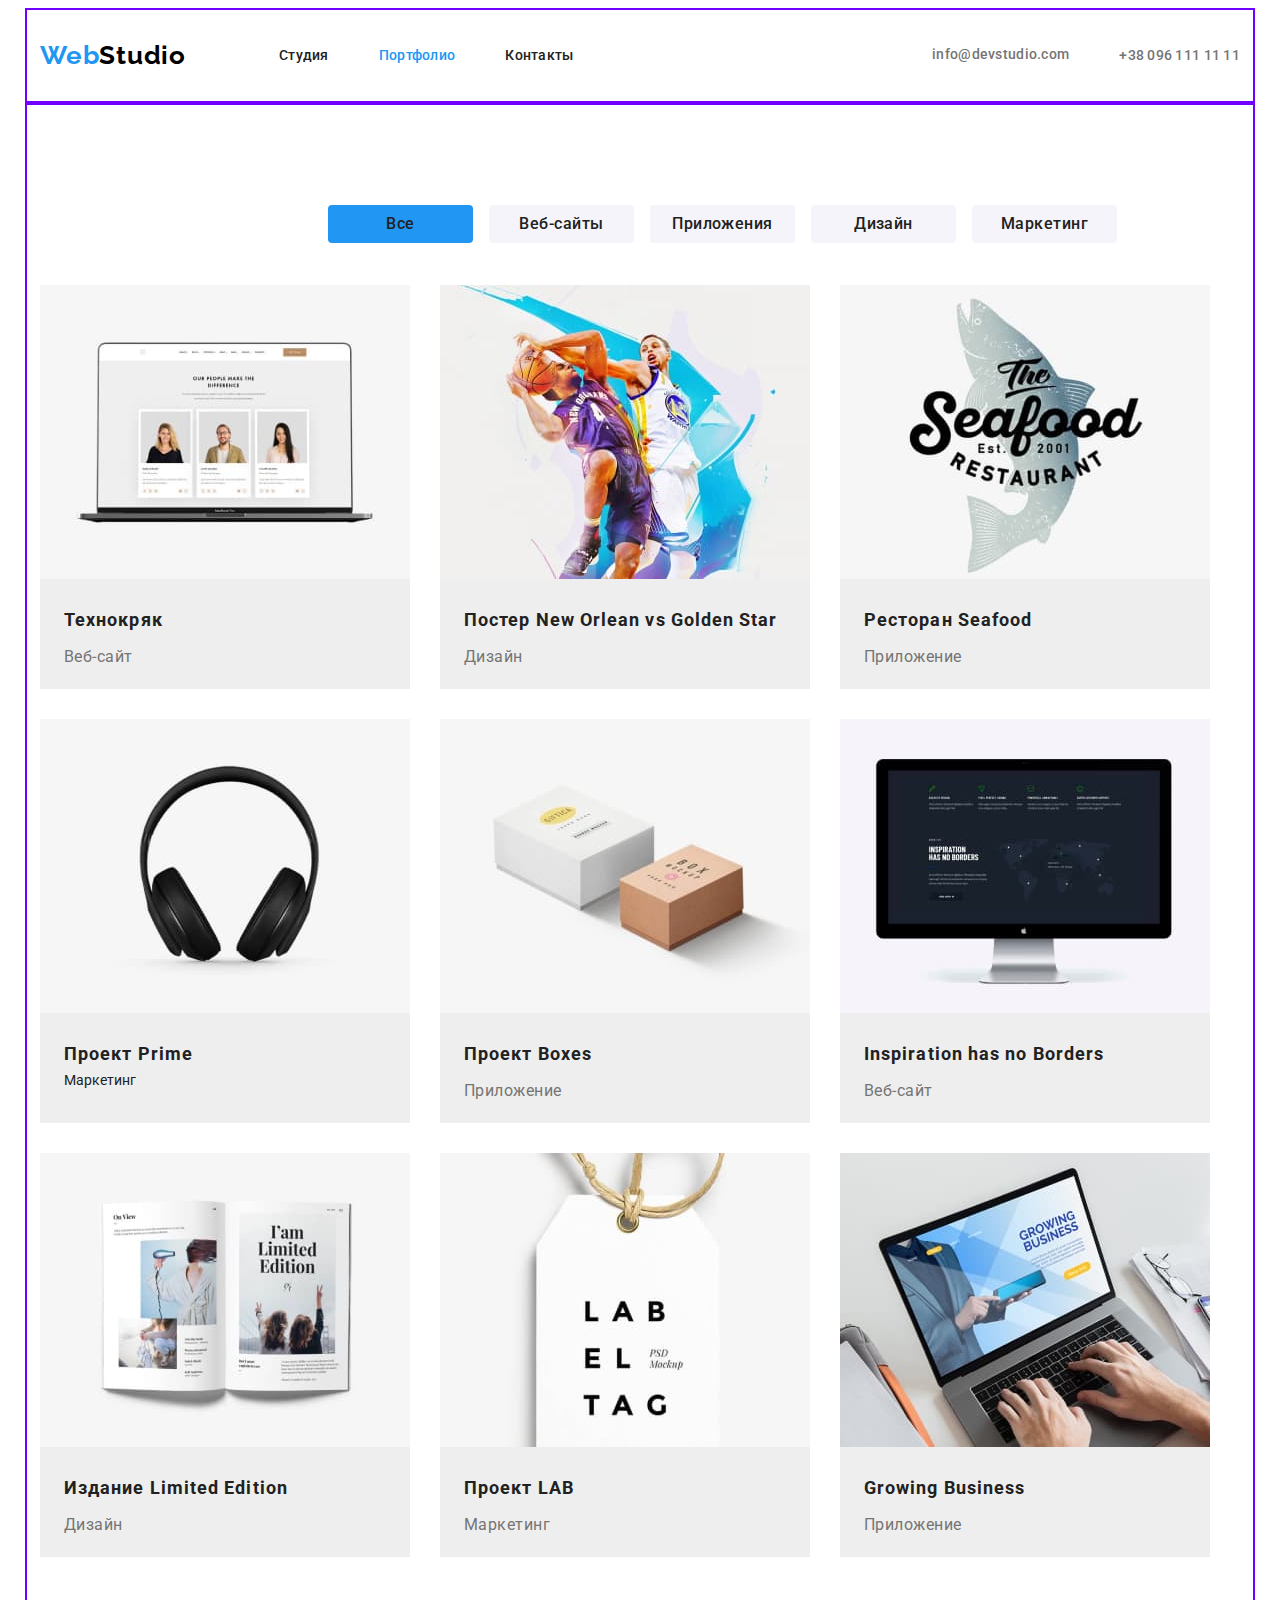
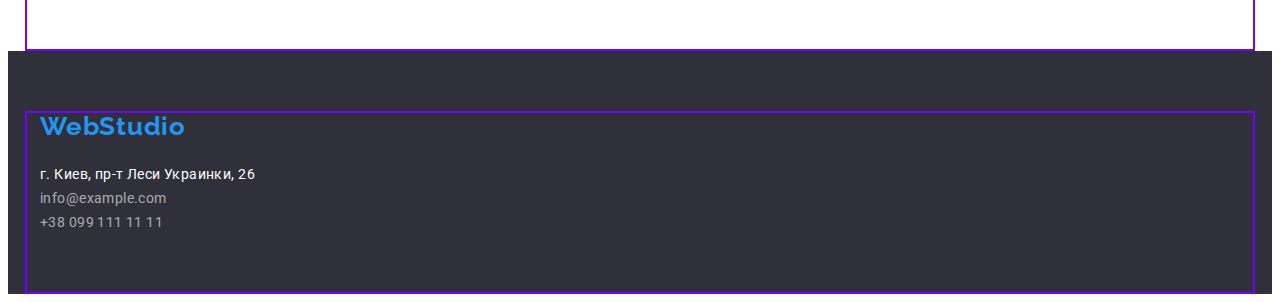
==== commit faf771be: "Изменено 11.07." ====
--- a/portfolio.html
+++ b/portfolio.html
@@ -78,7 +78,7 @@
     <main>
       <!--Скрыть Заголовок-->
       <section class="filter">
-        <div class="container">
+        <div class="container filter-container">
           <h2 class="filter-title visually-hidden">Фильтр на странице</h2>
 
           <ul class="filter-list list">
@@ -112,8 +112,10 @@
                 alt="примера сайта на котором три фотографии сотрудников компании"
                 width="370"
               />
-              <h3 class="example-subtitle">Технокряк</h3>
-              <p class="example-desc">Веб-сайт</p>
+              <div class="examples-box">
+                <h3 class="example-subtitle">Технокряк</h3>
+                <p class="example-desc">Веб-сайт</p>
+              </div>
             </li>
             <li class="examples-item">
               <img
@@ -122,10 +124,12 @@
                 alt="изображено профессиональных игроков в баскетбол"
                 width="370"
               />
-              <h3 class="example-subtitle" lang="en">
-                Постер New Orlean vs Golden Star
-              </h3>
-              <p class="example-desc">Дизайн</p>
+              <div class="examples-box">
+                <h3 class="example-subtitle" lang="en">
+                  Постер New Orlean vs Golden Star
+                </h3>
+                <p class="example-desc">Дизайн</p>
+              </div>
             </li>
             <li class="examples-item">
               <img
@@ -134,8 +138,10 @@
                 alt="Логотип и название компании морского ресторана Сии фуд с изображением рыбы на заднем фоне"
                 width="370"
               />
-              <h3 class="example-subtitle" lang="en">Ресторан Seafood</h3>
-              <p class="example-desc">Приложение</p>
+              <div class="examples-box">
+                <h3 class="example-subtitle" lang="en">Ресторан Seafood</h3>
+                <p class="example-desc">Приложение</p>
+              </div>
             </li>
             <li class="examples-item">
               <img
@@ -144,8 +150,10 @@
                 alt="накладные наушники"
                 width="370"
               />
-              <h3 class="example-subtitle" lang="en">Проект Prime</h3>
-              <p class="example-desc">Маркетинг</p>
+              <div class="examples-box">
+                <h3 class="example-subtitle" lang="en">Проект Prime</h3>
+                <p>Маркетинг</p>
+              </div>
             </li>
             <li class="examples-item">
               <img
@@ -154,8 +162,10 @@
                 alt="две маленькие коробки"
                 width="370"
               />
-              <h3 class="example-subtitle" lang="en">Проект Boxes</h3>
-              <p class="example-desc">Приложение</p>
+              <div class="examples-box">
+                <h3 class="example-subtitle" lang="en">Проект Boxes</h3>
+                <p class="example-desc">Приложение</p>
+              </div>
             </li>
             <li class="examples-item">
               <img
@@ -164,10 +174,12 @@
                 alt="пример сайта с картой мира"
                 width="370"
               />
-              <h3 class="example-subtitle" lang="en">
-                Inspiration has no Borders
-              </h3>
-              <p class="example-desc">Веб-сайт</p>
+              <div class="examples-box">
+                <h3 class="example-subtitle" lang="en">
+                  Inspiration has no Borders
+                </h3>
+                <p class="example-desc">Веб-сайт</p>
+              </div>
             </li>
             <li class="examples-item">
               <img
@@ -176,10 +188,12 @@
                 alt="полный разворт журнала с текстом и фотографиями"
                 width="370"
               />
-              <h3 class="example-subtitle" lang="en">
-                Издание Limited Edition
-              </h3>
-              <p class="example-desc">Дизайн</p>
+              <div class="examples-box">
+                <h3 class="example-subtitle" lang="en">
+                  Издание Limited Edition
+                </h3>
+                <p class="example-desc">Дизайн</p>
+              </div>
             </li>
             <li class="examples-item">
               <img
@@ -188,8 +202,10 @@
                 alt="название компании лаб в виде этикетки"
                 width="370"
               />
-              <h3 class="example-subtitle" lang="en">Проект LAB</h3>
-              <p class="example-desc">Маркетинг/p></p>
+              <div class="examples-box">
+                <h3 class="example-subtitle" lang="en">Проект LAB</h3>
+                <p class="example-desc">Маркетинг</p>
+              </div>
             </li>
             <li class="examples-item">
               <img
@@ -198,8 +214,10 @@
                 alt="пример сайта"
                 width="370"
               />
-              <h3 class="example-subtitle" lang="en">Growing Business</h3>
-              <p class="example-desc">Приложение</p>
+              <div class="examples-box">
+                <h3 class="example-subtitle" lang="en">Growing Business</h3>
+                <p class="example-desc">Приложение</p>
+              </div>
             </li>
           </ul>
         </div>
--- a/css/styles.css
+++ b/css/styles.css
@@ -67,6 +67,8 @@
 
 
 .btn {
+
+    font-family: inherit;
     font-weight: 700;
     font-size: 16px;
     line-height: calc(30 /12);
@@ -146,7 +148,7 @@
 .header-phone,
 .header-mail {
     color: #757575;
-    padding-top: 32;
+    padding-top: 32px;
     padding-bottom: 32px;
 }
 
@@ -158,6 +160,7 @@
 .header-mail:last-child {
     margin-right: 0px;
 }
+
 
 .header-link:hover,
 .header-link:focus,
@@ -176,7 +179,11 @@
 /* Hero section */
 
 .hero-container {
-    height: 452px;
+    left: 0px;
+    top: 80px;
+
+    background: var(--dark-bg-cl);
+    padding-bottom: 200px;
 }
 
 .hero,
@@ -213,8 +220,6 @@
     display: block;
     margin: 0 auto;
 
-
-
 }
 
 .hero-btn:hover,
@@ -241,16 +246,20 @@
 
 
 .peculiarities-subtitle {
+    width: 270px;
     font-weight: 700;
     font-size: 14px;
     line-height: calc(16 / 14);
     letter-spacing: 0.03em;
     text-transform: uppercase;
     color: var(--main-txt-cl);
+    margin-bottom: 10px;
 }
 
 
 .peculiarities-desc {
+    width: 270px;
+    height: 75px;
     font-size: 14px;
     line-height: calc(24/14);
     /* or 171% */
@@ -285,13 +294,13 @@
 .team {
     background-color: var(--ligh-bg-cl);
     padding-top: 94px;
+    padding-bottom: 94px;
 }
 
 
 
 .team-list {
     padding-top: 50px;
-    padding-bottom: 94px;
     display: flex;
     gap: 30px;
 }
@@ -415,6 +424,7 @@
     display: flex;
     margin: 0 auto;
     padding-top: 94px;
+    margin-left: 280px;
 }
 
 .filter-list:last-child {
@@ -422,11 +432,17 @@
 }
 
 .filter-btn {
+    min-width: 73px;
+    min-height: 38px;
+    font-family: inherit;
     margin: 8px;
     width: 145px;
     height: 38px;
     left: 712px;
     top: 174px;
+
+    background: var(--ligh-bg-cl);
+    border-radius: 4px;
 }
 
 .filter-btn:hover,
@@ -456,11 +472,25 @@
     flex-wrap: wrap;
     gap: 30px;
     padding-top: 34px;
-}
-
-.example-item {
+
+
+}
+
+
+.examples-item {
     background-color: var(--card-bg);
-    border: 1px;
+    width: 370px;
+    height: 404px;
+}
+
+.examples-box {
+    width: 322px;
+    height: 70px;
+    padding-top: 20px;
+    padding-right: 24px;
+    padding-bottom: 20px;
+    padding-left: 24px;
+
 }
 
 
@@ -470,6 +500,7 @@
     line-height: calc(36 / 18);
     letter-spacing: 0.06em;
     color: var(--main-txt-cl);
+
 }
 
 .example-desc {
@@ -478,6 +509,7 @@
     /* identical to box height, or 188% */
     letter-spacing: 0.03em;
     color: var(--contct-txt-cl);
+    margin-top: 4px;
 }
 
 .examples-list {
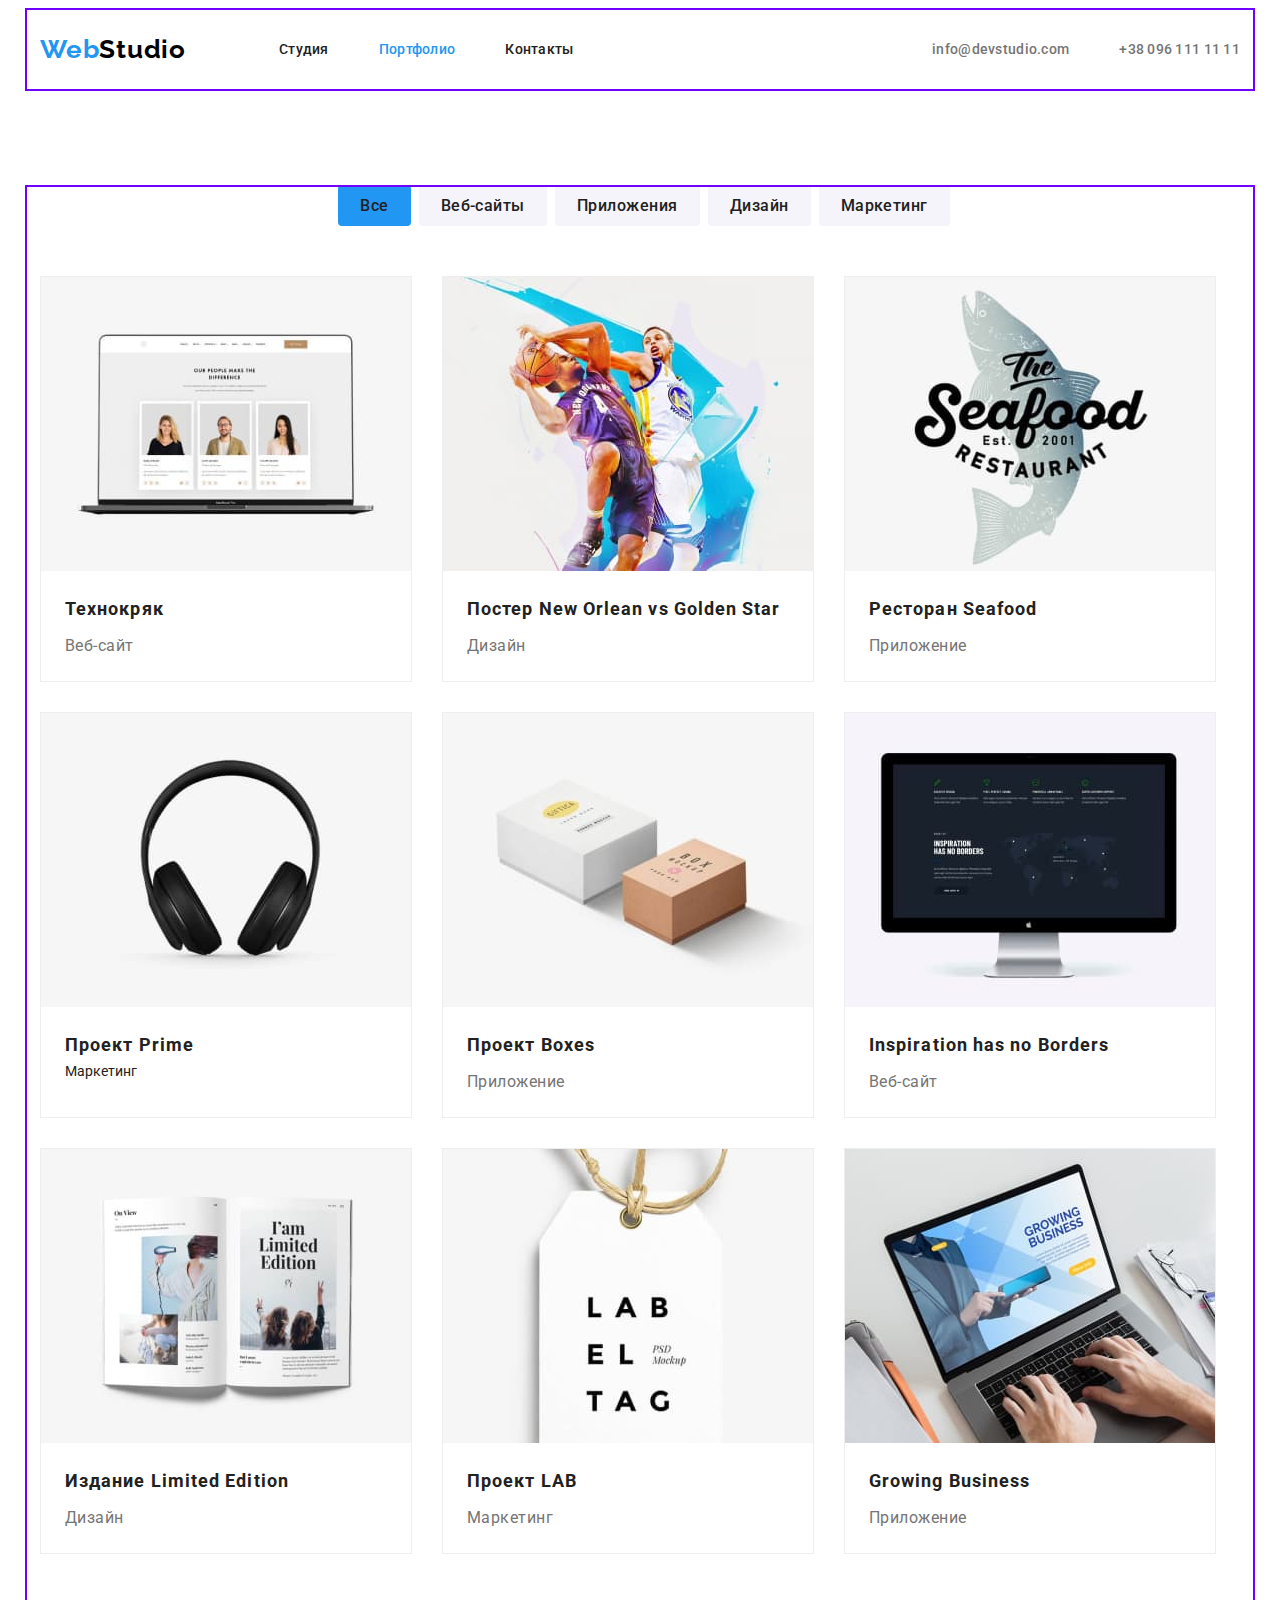
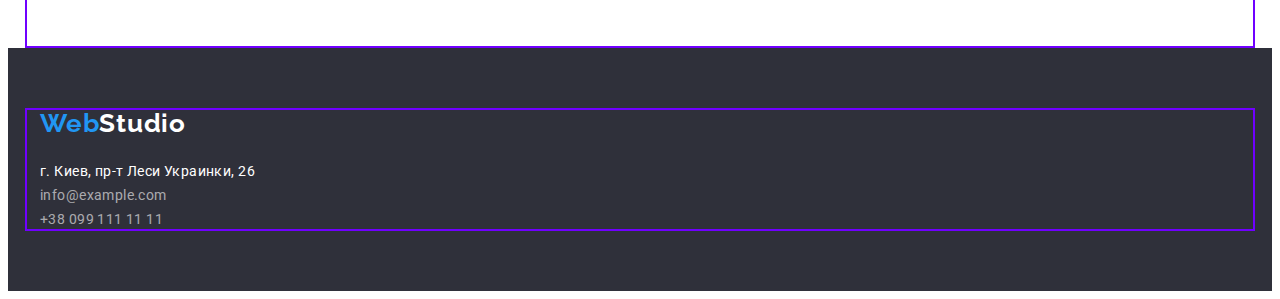
==== commit e7c73679: "Исправлено ошибки" ====
--- a/portfolio.html
+++ b/portfolio.html
@@ -4,7 +4,15 @@
     <meta charset="UTF-8" />
     <meta http-equiv="X-UA-Compatible" content="IE=edge" />
     <meta name="viewport" content="width=device-width, initial-scale=1.0" />
-
+    <!--Normalize start-->
+    <link
+      rel="stylesheet"
+      href="https://cdnjs.cloudflare.com/ajax/libs/modern-normalize/1.1.0/modern-normalize.min.css"
+      integrity="sha512-wpPYUAdjBVSE4KJnH1VR1HeZfpl1ub8YT/NKx4PuQ5NmX2tKuGu6U/JRp5y+Y8XG2tV+wKQpNHVUX03MfMFn9Q=="
+      crossorigin="anonymous"
+      referrerpolicy="no-referrer"
+    />
+    <!--Normalize end-->
     <!--Fonts start-->
     <link rel="preconnect" href="https://fonts.googleapis.com" />
     <link rel="preconnect" href="https://fonts.gstatic.com" crossorigin />
@@ -14,17 +22,6 @@
     />
     <link rel="stylesheet" href="./css/styles.css" />
     <!--Fonts end-->
-
-    <!--Normalize start-->
-    <link
-      rel="stylesheet"
-      href="https://cdnjs.cloudflare.com/ajax/libs/modern-normalize/1.1.0/modern-normalize.min.css"
-      integrity="sha512-wpPYUAdjBVSE4KJnH1VR1HeZfpl1ub8YT/NKx4PuQ5NmX2tKuGu6U/JRp5y+Y8XG2tV+wKQpNHVUX03MfMFn9Q=="
-      crossorigin="anonymous"
-      referrerpolicy="no-referrer"
-    />
-    <!--Normalize end-->
-
     <title>Портфолио</title>
   </head>
   <body>
--- a/css/styles.css
+++ b/css/styles.css
@@ -92,8 +92,8 @@
 .header-container {
     display: flex;
     align-items: center;
-    padding-top: 32px;
-    padding-bottom: 32px;
+    /* padding-top: 32px;
+    padding-bottom: 32px; */
 }
 
 .logo {
@@ -135,7 +135,9 @@
 }
 
 .header-link,
-.header-phone {
+.header-phone,
+.header-mail {
+    display: inline-block;
     padding-top: 32px;
     padding-bottom: 32px;
     font-weight: 500;
@@ -178,12 +180,17 @@
 
 /* Hero section */
 
+.hero {
+    padding-top: 200px;
+    padding-bottom: 200px;
+}
+
 .hero-container {
     left: 0px;
     top: 80px;
 
     background: var(--dark-bg-cl);
-    padding-bottom: 200px;
+
 }
 
 .hero,
@@ -201,7 +208,7 @@
     letter-spacing: 0.06em;
     text-transform: uppercase;
     color: var(--white-txt-cl);
-    padding-top: 200px;
+
 }
 
 .hero-btn {
@@ -229,13 +236,8 @@
 
 /* Peculiarities */
 
-.peculiarities-container {
-    gap: 215px;
-}
-
 .peculiarities {
-    padding-top: 124px;
-
+    padding-top: 94px;
 }
 
 .peculiarities-list {
@@ -286,8 +288,16 @@
 .about-list {
     display: flex;
     gap: 30px;
-    padding-top: 50px;
-}
+    margin-top: 50px;
+}
+
+.about-img,
+.team-img,
+.examples-img {
+    display: block;
+}
+
+
 
 /* Team*/
 
@@ -297,10 +307,8 @@
     padding-bottom: 94px;
 }
 
-
-
 .team-list {
-    padding-top: 50px;
+    margin-top: 50px;
     display: flex;
     gap: 30px;
 }
@@ -341,6 +349,12 @@
     height: 368px;
 }
 
+.team-item-txt {
+    padding-top: 30px;
+
+    padding-bottom: 30px;
+
+}
 
 
 .team-title {
@@ -351,8 +365,6 @@
     letter-spacing: 0.03em;
     color: var(--main-txt-cl);
 }
-
-
 
 .team-img {
     display: block;
@@ -366,7 +378,7 @@
     text-align: center;
     letter-spacing: 0.03em;
     color: var(--main-txt-cl);
-    padding-top: 30px;
+
 }
 
 .team-desc {
@@ -377,14 +389,13 @@
     letter-spacing: 0.03em;
     color: var(--contct-txt-cl);
     padding-top: 10px;
-
-}
-
+}
 
 /* Footer*/
 
 .footer {
     padding-top: 60px;
+    padding-bottom: 60px;
 }
 
 .footer-logo {
@@ -394,7 +405,7 @@
 
 
 .footer-logo-cl {
-    color: var(--acceny-txt-cl);
+    color: var(--white-txt-cl);
 }
 
 .footer-list {
@@ -405,8 +416,8 @@
     /* or 171% */
     letter-spacing: 0.03em;
     color: rgba(255, 255, 255, 0.6);
-    padding-top: 20px;
-    padding-bottom: 60px;
+    margin-top: 20px;
+
 }
 
 .footer-link {
@@ -420,11 +431,15 @@
 
 /* Portfolio*/
 
+.filter {
+    padding-top: 94px;
+    padding-top: 94px;
+}
+
 .filter-list {
     display: flex;
     margin: 0 auto;
-    padding-top: 94px;
-    margin-left: 280px;
+    justify-content: center;
 }
 
 .filter-list:last-child {
@@ -432,14 +447,16 @@
 }
 
 .filter-btn {
-    min-width: 73px;
-    min-height: 38px;
+
     font-family: inherit;
-    margin: 8px;
-    width: 145px;
-    height: 38px;
-    left: 712px;
-    top: 174px;
+    margin-left: 8px;
+    padding-top: 6px;
+    padding-right: 22px;
+    padding-bottom: 6px;
+    padding-left: 22px;
+
+
+
 
     background: var(--ligh-bg-cl);
     border-radius: 4px;
@@ -471,26 +488,20 @@
     display: flex;
     flex-wrap: wrap;
     gap: 30px;
-    padding-top: 34px;
-
-
+    margin-top: 50px;
 }
 
 
 .examples-item {
-    background-color: var(--card-bg);
     width: 370px;
-    height: 404px;
+    background: var(--cards-cl);
+    border: 1px solid var(--card-bg);
 }
 
 .examples-box {
-    width: 322px;
-    height: 70px;
     padding-top: 20px;
-    padding-right: 24px;
     padding-bottom: 20px;
     padding-left: 24px;
-
 }
 
 
